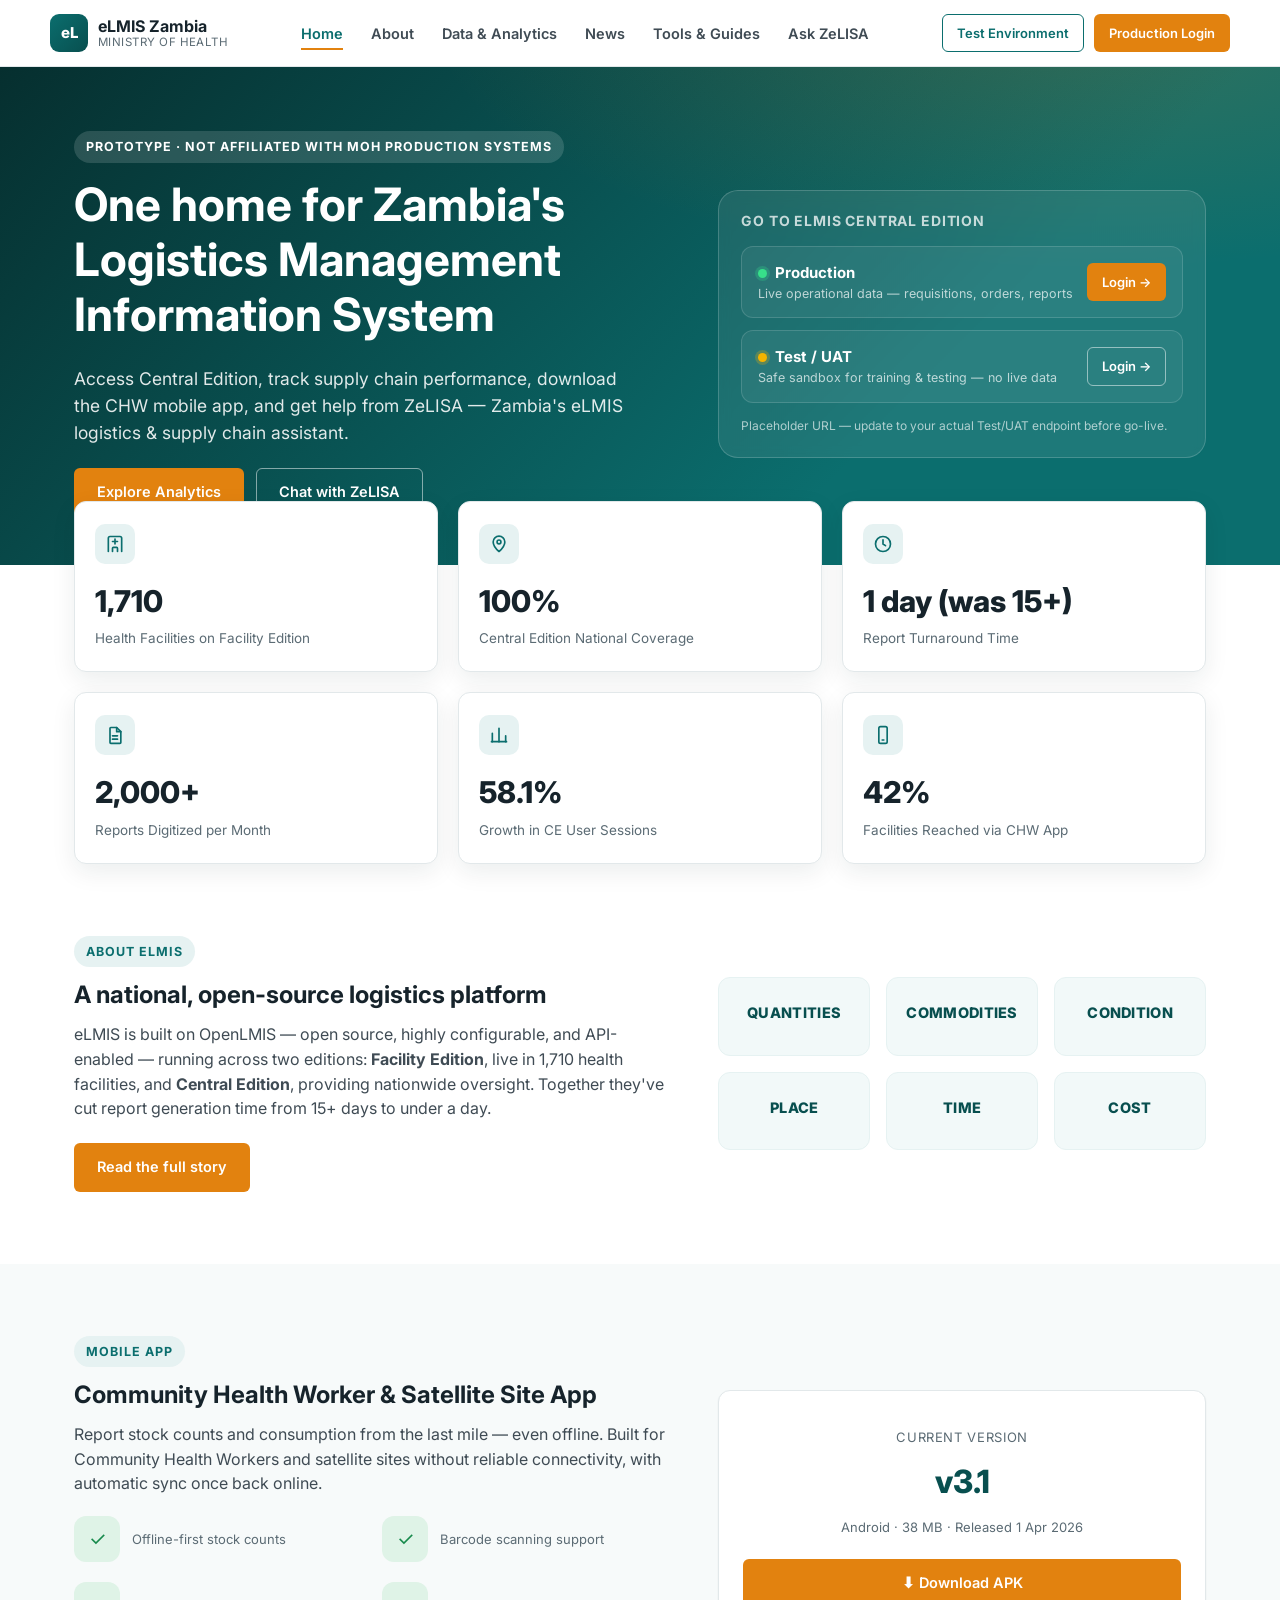
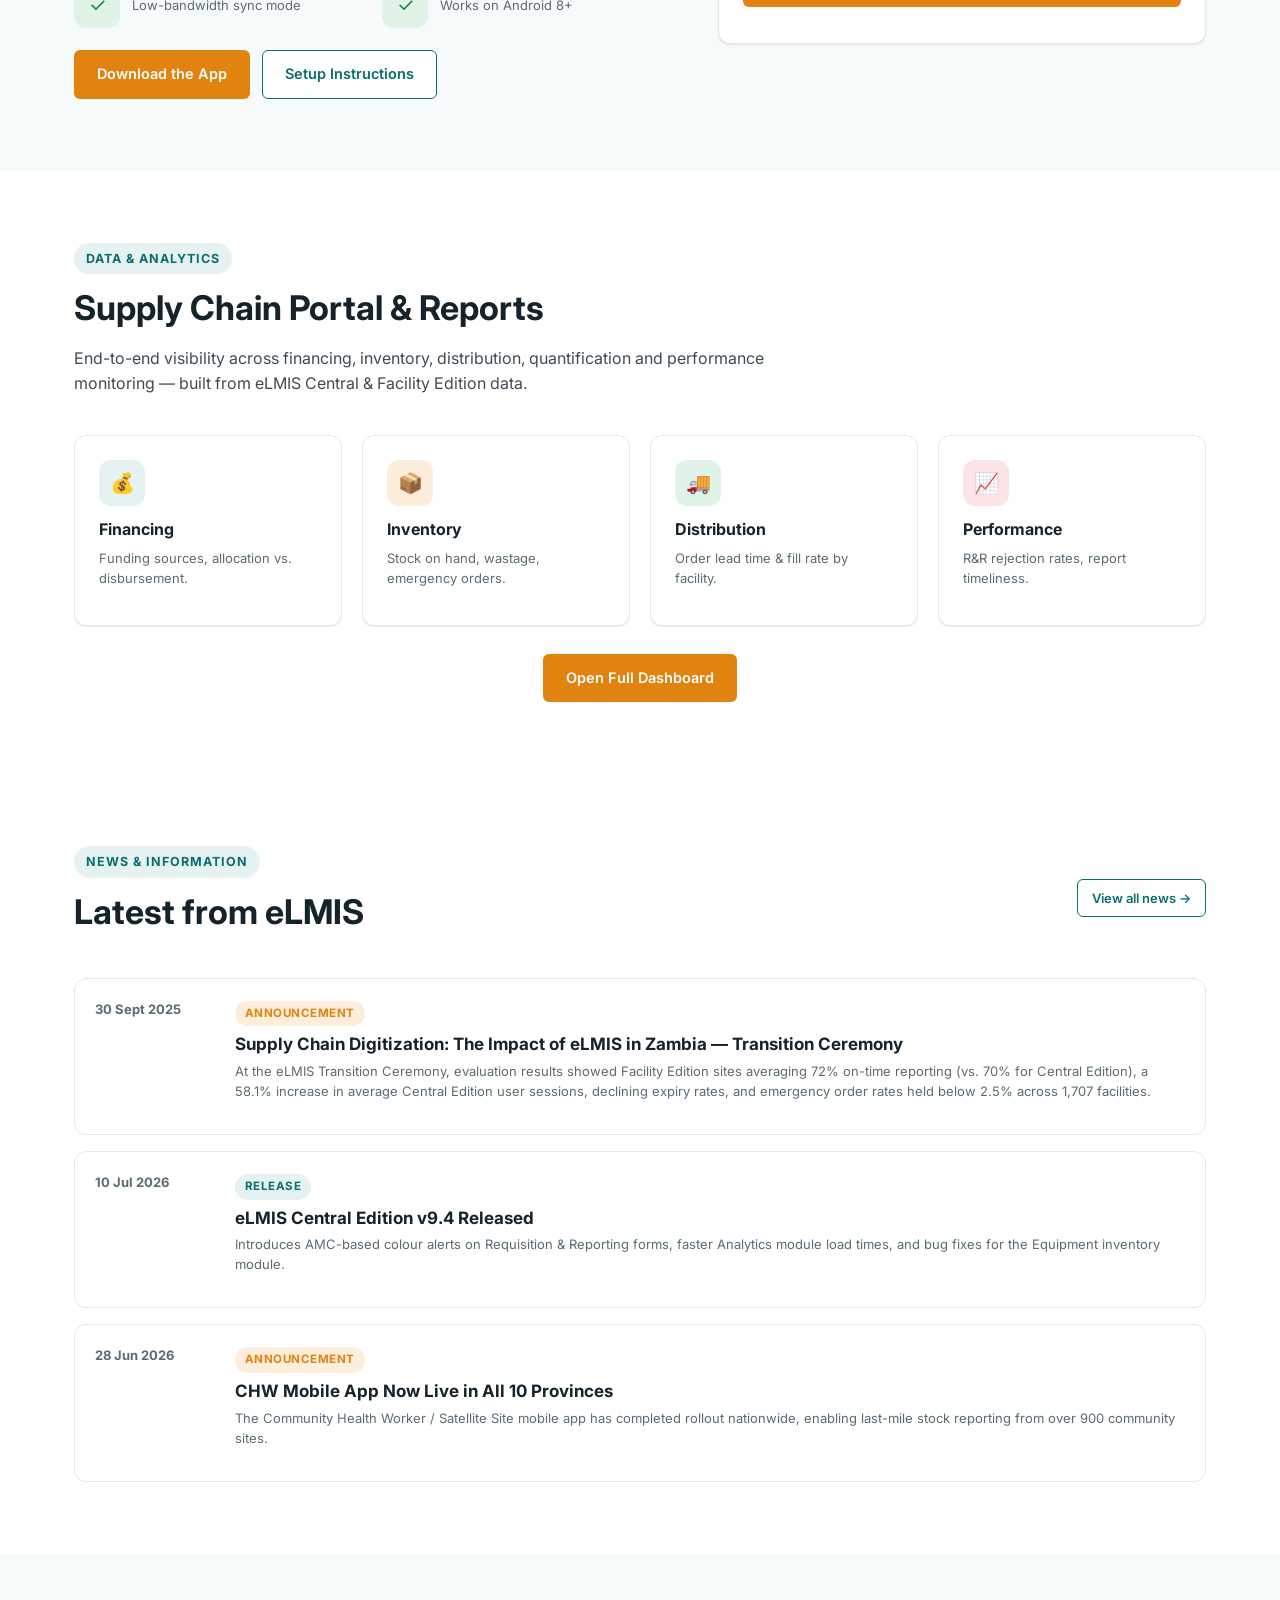
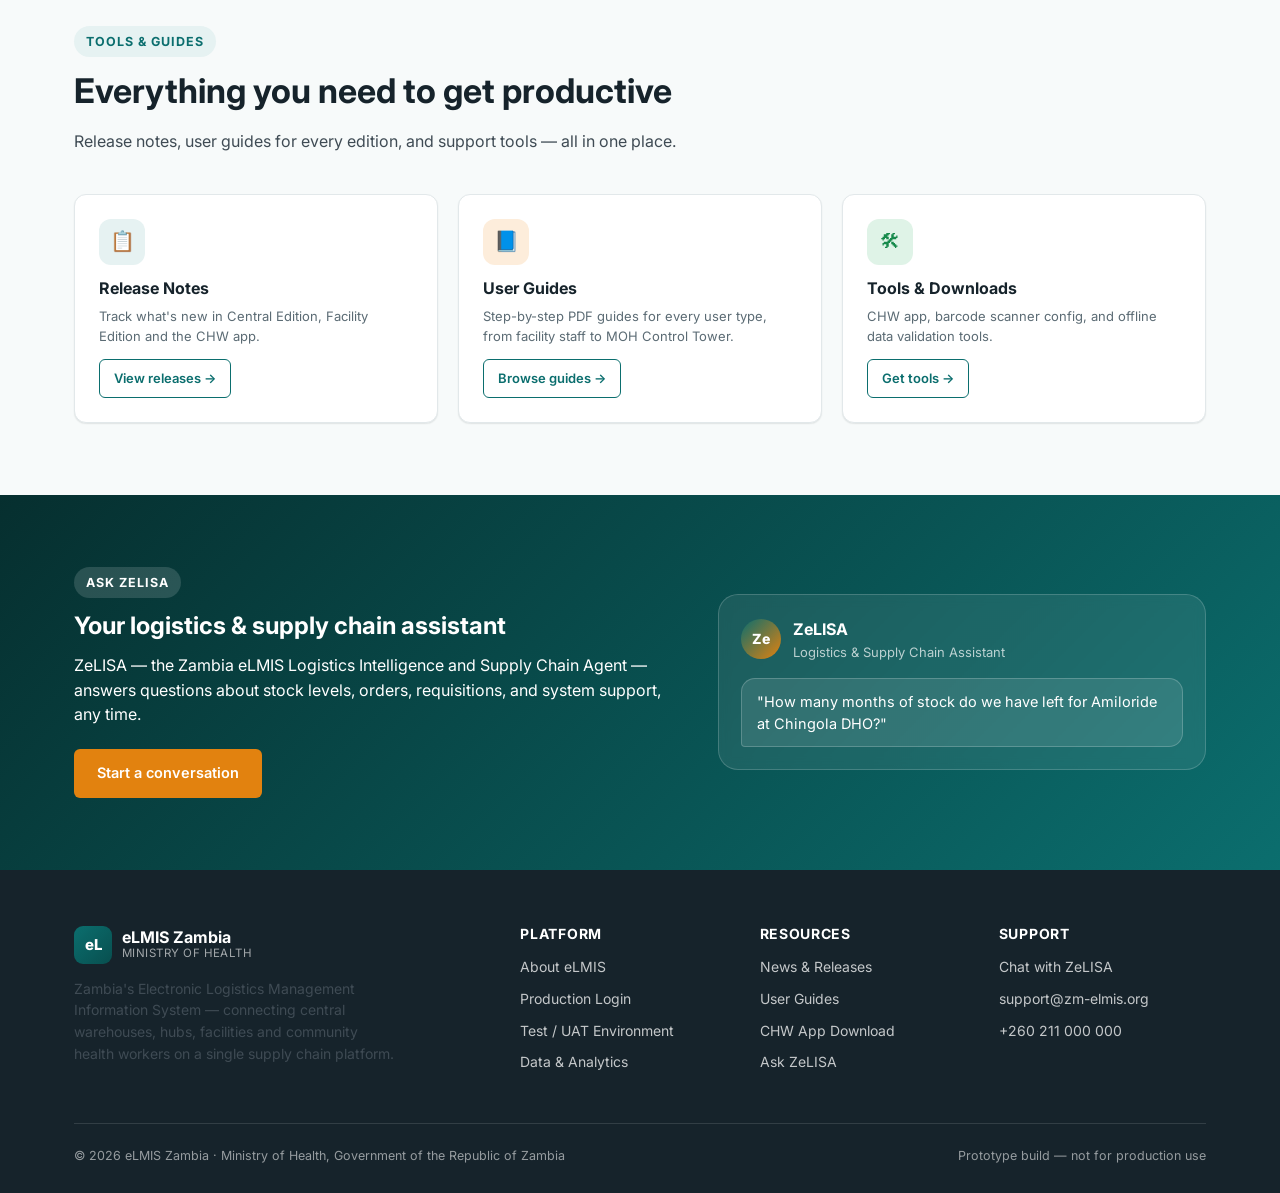
==== index.html @ 956656cf "Initial prototype: eLMIS Zambia portal" ====
<!DOCTYPE html>
<html lang="en">
<head>
<meta charset="UTF-8" />
<meta name="viewport" content="width=device-width, initial-scale=1.0" />
<title>eLMIS Zambia — Electronic Logistics Management Information System</title>
<meta name="description" content="Prototype portal for Zambia's eLMIS — access Central Edition, download the CHW mobile app, explore supply chain analytics, and chat with ZeLISA." />
<link rel="preconnect" href="https://fonts.googleapis.com">
<link href="https://fonts.googleapis.com/css2?family=Inter:wght@400;500;600;700;800&display=swap" rel="stylesheet">
<link rel="stylesheet" href="assets/css/style.css" />
</head>
<body>

<!-- ============ HEADER ============ -->
<header class="site-header">
  <div class="container nav-bar">
    <a href="index.html" class="brand">
      <span class="brand-mark">eL</span>
      <span class="brand-text"><strong>eLMIS Zambia</strong><span>Ministry of Health</span></span>
    </a>
    <nav>
      <ul class="nav-links">
        <li><a href="index.html">Home</a></li>
        <li><a href="about.html">About</a></li>
        <li><a href="analytics.html">Data &amp; Analytics</a></li>
        <li><a href="news.html">News</a></li>
        <li><a href="tools-guides.html">Tools &amp; Guides</a></li>
        <li><a href="zelisa.html">Ask ZeLISA</a></li>
      </ul>
    </nav>
    <div class="nav-cta">
      <a href="#environments" class="btn btn-secondary btn-sm">Test Environment</a>
      <a href="https://zm-elmis.org/public/pages/login.html" target="_blank" rel="noopener" class="btn btn-primary btn-sm">Production Login</a>
      <button class="nav-toggle" aria-label="Menu">☰</button>
    </div>
  </div>
</header>

<!-- ============ HERO ============ -->
<section class="hero">
  <div class="container">
    <div class="hero-grid">
      <div>
        <span class="eyebrow" style="background:rgba(255,255,255,.14); color:#fff;">Prototype · Not affiliated with MOH production systems</span>
        <h1>One home for Zambia's Logistics Management Information System</h1>
        <p class="lead">Access Central Edition, track supply chain performance, download the CHW mobile app, and get help from ZeLISA — Zambia's eLMIS logistics &amp; supply chain assistant.</p>
        <div class="hero-actions">
          <a href="analytics.html" class="btn btn-primary">Explore Analytics</a>
          <a href="zelisa.html" class="btn btn-outline-light">Chat with ZeLISA</a>
        </div>
      </div>

      <div class="hero-card" id="environments">
        <h3>Go to eLMIS Central Edition</h3>
        <div class="env-option">
          <div>
            <div class="env-name"><span class="env-dot prod"></span>Production</div>
            <div class="env-desc">Live operational data — requisitions, orders, reports</div>
          </div>
          <a href="https://zm-elmis.org/public/pages/login.html" target="_blank" rel="noopener" class="btn btn-primary btn-sm">Login →</a>
        </div>
        <div class="env-option">
          <div>
            <div class="env-name"><span class="env-dot test"></span>Test / UAT</div>
            <div class="env-desc">Safe sandbox for training &amp; testing — no live data</div>
          </div>
          <a href="https://test.zm-elmis.org/public/pages/login.html" target="_blank" rel="noopener" class="btn btn-secondary btn-sm" style="background:transparent; color:#fff; border-color:rgba(255,255,255,.5);">Login →</a>
        </div>
        <p class="small" style="color:rgba(255,255,255,.65); margin:14px 0 0; font-size:12px;">
          Placeholder URL — update to your actual Test/UAT endpoint before go-live.
        </p>
      </div>
    </div>
  </div>
</section>

<!-- ============ STATS ============ -->
<div class="container">
  <div class="stats-grid" id="stats-grid">
    <!-- populated by JS from data/stats.json -->
  </div>
</div>

<!-- ============ ABOUT TEASER ============ -->
<section class="section">
  <div class="container">
    <div class="hero-grid" style="align-items:center;">
      <div>
        <span class="eyebrow">About eLMIS</span>
        <h2>A national, open-source logistics platform</h2>
        <p>eLMIS is built on OpenLMIS — open source, highly configurable, and API-enabled — running across two editions: <strong>Facility Edition</strong>, live in 1,710 health facilities, and <strong>Central Edition</strong>, providing nationwide oversight. Together they've cut report generation time from 15+ days to under a day.</p>
        <div class="hero-actions">
          <a href="about.html" class="btn btn-primary">Read the full story</a>
        </div>
      </div>
      <div class="rights-grid" style="grid-template-columns:repeat(3,1fr);">
        <div class="right-box"><div class="right-title">QUANTITIES</div></div>
        <div class="right-box"><div class="right-title">COMMODITIES</div></div>
        <div class="right-box"><div class="right-title">CONDITION</div></div>
        <div class="right-box"><div class="right-title">PLACE</div></div>
        <div class="right-box"><div class="right-title">TIME</div></div>
        <div class="right-box"><div class="right-title">COST</div></div>
      </div>
    </div>
  </div>
</section>

<!-- ============ CHW APP ============ -->
<section class="section section--alt">
  <div class="container">
    <div class="hero-grid" style="align-items:center;">
      <div>
        <span class="eyebrow">Mobile App</span>
        <h2>Community Health Worker &amp; Satellite Site App</h2>
        <p>Report stock counts and consumption from the last mile — even offline. Built for Community Health Workers and satellite sites without reliable connectivity, with automatic sync once back online.</p>
        <div class="card-grid cols-2" style="margin:20px 0;">
          <div class="flex items-center gap-12"><div class="icon-badge green" style="margin:0;">✓</div><span class="small">Offline-first stock counts</span></div>
          <div class="flex items-center gap-12"><div class="icon-badge green" style="margin:0;">✓</div><span class="small">Barcode scanning support</span></div>
          <div class="flex items-center gap-12"><div class="icon-badge green" style="margin:0;">✓</div><span class="small">Low-bandwidth sync mode</span></div>
          <div class="flex items-center gap-12"><div class="icon-badge green" style="margin:0;">✓</div><span class="small">Works on Android 8+</span></div>
        </div>
        <div class="hero-actions">
          <a href="tools-guides.html#chw-app" class="btn btn-primary">Download the App</a>
          <a href="tools-guides.html#chw-app" class="btn btn-secondary">Setup Instructions</a>
        </div>
      </div>
      <div class="card" style="text-align:center; padding:36px 24px;">
        <div style="font-size:13px; color:var(--gray-600); text-transform:uppercase; letter-spacing:.05em; margin-bottom:10px;">Current Version</div>
        <div style="font-size:32px; font-weight:800; color:var(--teal-dark);">v3.1</div>
        <p class="small" style="margin:10px 0 22px;">Android · 38 MB · Released 1 Apr 2026</p>
        <a href="tools-guides.html#chw-app" class="btn btn-primary btn-block">⬇ Download APK</a>
      </div>
    </div>
  </div>
</section>

<!-- ============ ANALYTICS PREVIEW ============ -->
<section class="section">
  <div class="container">
    <div class="section-head">
      <span class="eyebrow">Data &amp; Analytics</span>
      <h2>Supply Chain Portal &amp; Reports</h2>
      <p>End-to-end visibility across financing, inventory, distribution, quantification and performance monitoring — built from eLMIS Central &amp; Facility Edition data.</p>
    </div>
    <div class="card-grid cols-4">
      <div class="card">
        <div class="icon-badge teal">💰</div>
        <h3 style="font-size:16px;">Financing</h3>
        <p class="small">Funding sources, allocation vs. disbursement.</p>
      </div>
      <div class="card">
        <div class="icon-badge orange">📦</div>
        <h3 style="font-size:16px;">Inventory</h3>
        <p class="small">Stock on hand, wastage, emergency orders.</p>
      </div>
      <div class="card">
        <div class="icon-badge green">🚚</div>
        <h3 style="font-size:16px;">Distribution</h3>
        <p class="small">Order lead time &amp; fill rate by facility.</p>
      </div>
      <div class="card">
        <div class="icon-badge red">📈</div>
        <h3 style="font-size:16px;">Performance</h3>
        <p class="small">R&amp;R rejection rates, report timeliness.</p>
      </div>
    </div>
    <div class="text-center" style="margin-top:28px;">
      <a href="analytics.html" class="btn btn-primary">Open Full Dashboard</a>
    </div>
  </div>
</section>

<!-- ============ NEWS PREVIEW ============ -->
<section class="section">
  <div class="container">
    <div class="flex justify-between items-center" style="flex-wrap:wrap; gap:16px;">
      <div class="section-head" style="margin-bottom:0;">
        <span class="eyebrow">News &amp; Information</span>
        <h2>Latest from eLMIS</h2>
      </div>
      <a href="news.html" class="btn btn-secondary btn-sm">View all news →</a>
    </div>
    <div class="news-list" id="news-preview" style="margin-top:28px;"></div>
  </div>
</section>

<!-- ============ TOOLS & GUIDES PREVIEW ============ -->
<section class="section section--alt">
  <div class="container">
    <div class="section-head">
      <span class="eyebrow">Tools &amp; Guides</span>
      <h2>Everything you need to get productive</h2>
      <p>Release notes, user guides for every edition, and support tools — all in one place.</p>
    </div>
    <div class="card-grid cols-3">
      <div class="card">
        <div class="icon-badge teal">📋</div>
        <h3 style="font-size:16px;">Release Notes</h3>
        <p class="small">Track what's new in Central Edition, Facility Edition and the CHW app.</p>
        <a href="tools-guides.html#release-notes" class="btn btn-secondary btn-sm">View releases →</a>
      </div>
      <div class="card">
        <div class="icon-badge orange">📘</div>
        <h3 style="font-size:16px;">User Guides</h3>
        <p class="small">Step-by-step PDF guides for every user type, from facility staff to MOH Control Tower.</p>
        <a href="tools-guides.html#user-guides" class="btn btn-secondary btn-sm">Browse guides →</a>
      </div>
      <div class="card">
        <div class="icon-badge green">🛠</div>
        <h3 style="font-size:16px;">Tools &amp; Downloads</h3>
        <p class="small">CHW app, barcode scanner config, and offline data validation tools.</p>
        <a href="tools-guides.html#tools" class="btn btn-secondary btn-sm">Get tools →</a>
      </div>
    </div>
  </div>
</section>

<!-- ============ ZELISA CTA ============ -->
<section class="section section--teal">
  <div class="container">
    <div class="hero-grid" style="align-items:center;">
      <div>
        <span class="eyebrow" style="background:rgba(255,255,255,.14); color:#fff;">Ask ZeLISA</span>
        <h2>Your logistics &amp; supply chain assistant</h2>
        <p>ZeLISA — the Zambia eLMIS Logistics Intelligence and Supply Chain Agent — answers questions about stock levels, orders, requisitions, and system support, any time.</p>
        <div class="hero-actions">
          <a href="zelisa.html" class="btn btn-primary">Start a conversation</a>
        </div>
      </div>
      <div class="hero-card">
        <div class="flex items-center gap-12" style="margin-bottom:16px;">
          <div class="zelisa-avatar">Ze</div>
          <div>
            <div style="font-weight:700;">ZeLISA</div>
            <div class="small" style="color:rgba(255,255,255,.7);">Logistics &amp; Supply Chain Assistant</div>
          </div>
        </div>
        <div class="msg bot" style="background:rgba(255,255,255,.1); border-color:rgba(255,255,255,.2); color:#fff; max-width:100%;">
          "How many months of stock do we have left for Amiloride at Chingola DHO?"
        </div>
      </div>
    </div>
  </div>
</section>

<!-- ============ FOOTER ============ -->
<footer class="site-footer" id="site-footer"></footer>

<script src="assets/js/icons.js"></script>
<script src="assets/js/main.js"></script>
<script src="assets/js/partials.js"></script>
<script>
  // Stats grid
  loadJSON("data/stats.json").then((stats) => {
    const grid = document.getElementById("stats-grid");
    grid.innerHTML = stats.map(s => `
      <div class="stat-card">
        <div class="stat-icon">${ICONS[s.icon] || ""}</div>
        <div class="stat-value" data-count-to="${s.value}" data-suffix="${s.suffix}">0</div>
        <div class="stat-label">${s.label}</div>
      </div>
    `).join("");
    // re-trigger observer for newly injected nodes
    const obs = new IntersectionObserver((entries) => {
      entries.forEach(e => {
        if (e.isIntersecting) {
          const el = e.target;
          const target = parseFloat(el.getAttribute("data-count-to")) || 0;
          const isDecimal = !Number.isInteger(target);
          const suffix = el.getAttribute("data-suffix") || "";
          const start = performance.now();
          const dur = 1200;
          const step = (now) => {
            const p = Math.min((now - start) / dur, 1);
            const eased = 1 - Math.pow(1 - p, 3);
            const value = eased * target;
            el.textContent = (isDecimal ? value.toFixed(1) : Math.round(value).toLocaleString()) + suffix;
            if (p < 1) requestAnimationFrame(step);
          };
          requestAnimationFrame(step);
          obs.unobserve(el);
        }
      });
    }, { threshold: 0.4 });
    grid.querySelectorAll("[data-count-to]").forEach(el => obs.observe(el));
  });

  // News preview (first 3)
  loadJSON("data/news.json").then((items) => {
    const list = items.slice(0, 3);
    document.getElementById("news-preview").innerHTML = list.map(n => `
      <div class="news-item">
        <div class="news-date">${new Date(n.date).toLocaleDateString("en-GB", { day: "2-digit", month: "short", year: "numeric" })}</div>
        <div>
          <span class="tag ${n.category === "Release" ? "" : n.category === "Maintenance" ? "red" : "orange"}">${n.category}</span>
          <h3 style="margin-top:8px;">${n.title}</h3>
          <p class="small">${n.excerpt}</p>
        </div>
      </div>
    `).join("");
  });
</script>
</body>
</html>
---- assets/css/style.css ----
/* ==========================================================================
   eLMIS Zambia Portal — Prototype Stylesheet
   ========================================================================== */

:root {
  --teal: #0b6e6e;
  --teal-dark: #084f4f;
  --teal-darker: #062f2f;
  --teal-light: #e6f2f2;
  --teal-tint: #f2f9f9;
  --green: #178a4c;
  --orange: #e2820f;
  --red: #d7263d;
  --amber: #f4b400;

  --ink: #16232b;
  --gray-900: #1f2937;
  --gray-700: #3f4b54;
  --gray-600: #5b6b74;
  --gray-400: #9aa8ae;
  --gray-200: #e2e8ea;
  --gray-100: #eef2f3;
  --gray-50: #f7fafa;
  --white: #ffffff;

  --radius-sm: 6px;
  --radius: 12px;
  --radius-lg: 20px;
  --shadow-sm: 0 1px 2px rgba(16, 34, 34, 0.06), 0 1px 1px rgba(16,34,34,0.04);
  --shadow: 0 8px 24px rgba(8, 40, 40, 0.08);
  --shadow-lg: 0 20px 48px rgba(8, 40, 40, 0.14);
  --maxw: 1180px;
}

* { box-sizing: border-box; }
html { scroll-behavior: smooth; }

body {
  margin: 0;
  font-family: "Inter", -apple-system, BlinkMacSystemFont, "Segoe UI", Roboto, sans-serif;
  color: var(--ink);
  background: var(--white);
  line-height: 1.55;
  -webkit-font-smoothing: antialiased;
}

img { max-width: 100%; display: block; }
a { color: inherit; }
h1, h2, h3, h4 { line-height: 1.2; margin: 0 0 .5em; font-weight: 700; }
p { margin: 0 0 1em; color: var(--gray-700); }

.container {
  max-width: var(--maxw);
  margin: 0 auto;
  padding: 0 24px;
}

.section { padding: 72px 0; }
.section--tight { padding: 40px 0; }
.section--alt { background: var(--gray-50); }
.section--teal { background: linear-gradient(135deg, var(--teal-darker), var(--teal)); color: var(--white); }
.section--teal p, .section--teal h1, .section--teal h2, .section--teal h3 { color: var(--white); }

.eyebrow {
  display: inline-flex;
  align-items: center;
  gap: 8px;
  font-size: 12.5px;
  font-weight: 700;
  letter-spacing: .08em;
  text-transform: uppercase;
  color: var(--teal);
  background: var(--teal-light);
  padding: 6px 12px;
  border-radius: 999px;
  margin-bottom: 14px;
}

.section-head { max-width: 720px; margin: 0 0 40px; }
.section-head h2 { font-size: clamp(26px, 3vw, 34px); }
.section-head p { font-size: 16px; }

/* ---------------- Buttons ---------------- */
.btn {
  display: inline-flex;
  align-items: center;
  justify-content: center;
  gap: 8px;
  padding: 12px 22px;
  border-radius: var(--radius-sm);
  font-weight: 600;
  font-size: 14.5px;
  text-decoration: none;
  border: 1px solid transparent;
  cursor: pointer;
  transition: transform .12s ease, box-shadow .12s ease, background .15s ease;
  white-space: nowrap;
}
.btn:hover { transform: translateY(-1px); }
.btn-primary { background: var(--orange); color: var(--white); }
.btn-primary:hover { background: #c96f0a; }
.btn-secondary { background: var(--white); color: var(--teal); border-color: var(--teal); }
.btn-secondary:hover { background: var(--teal-light); }
.btn-outline-light { background: transparent; color: var(--white); border-color: rgba(255,255,255,.5); }
.btn-outline-light:hover { background: rgba(255,255,255,.12); }
.btn-dark { background: var(--ink); color: var(--white); }
.btn-block { width: 100%; }
.btn-sm { padding: 8px 14px; font-size: 13px; }

/* ---------------- Header / Nav ---------------- */
.site-header {
  position: sticky;
  top: 0;
  z-index: 100;
  background: var(--white);
  border-bottom: 1px solid var(--gray-200);
}
.nav-bar {
  display: flex;
  align-items: center;
  justify-content: space-between;
  gap: 24px;
  padding: 14px 0;
}
.brand { display: flex; align-items: center; gap: 10px; text-decoration: none; }
.brand-mark {
  width: 38px; height: 38px; border-radius: 9px;
  background: linear-gradient(135deg, var(--teal), var(--teal-dark));
  display: flex; align-items: center; justify-content: center;
  color: var(--white); font-weight: 800; font-size: 15px;
  flex-shrink: 0;
}
.brand-text { line-height: 1.1; }
.brand-text strong { display: block; font-size: 16px; color: var(--ink); }
.brand-text span { display: block; font-size: 11.5px; color: var(--gray-600); letter-spacing: .04em; text-transform: uppercase; }

.nav-links { display: flex; align-items: center; gap: 28px; list-style: none; margin: 0; padding: 0; }
.nav-links a {
  text-decoration: none; font-size: 14.5px; font-weight: 600; color: var(--gray-700);
  padding: 6px 0; border-bottom: 2px solid transparent;
}
.nav-links a:hover, .nav-links a.active { color: var(--teal); border-bottom-color: var(--orange); }
.nav-cta { display: flex; align-items: center; gap: 10px; }

.nav-toggle { display: none; }

@media (max-width: 900px) {
  .nav-links { display: none; }
  .nav-cta .btn-secondary { display: none; }
  .nav-toggle {
    display: inline-flex; border: 1px solid var(--gray-200); background: var(--white);
    border-radius: var(--radius-sm); padding: 8px 10px; cursor: pointer;
  }
}

/* ---------------- Hero ---------------- */
.hero {
  padding: 64px 0 48px;
  background:
    radial-gradient(1100px 420px at 85% -10%, rgba(226,130,15,.18), transparent 60%),
    linear-gradient(135deg, var(--teal-darker), var(--teal) 70%);
  color: var(--white);
  position: relative;
  overflow: hidden;
}
.hero-grid { display: grid; grid-template-columns: 1.1fr .9fr; gap: 48px; align-items: center; }
@media (max-width: 900px) { .hero-grid { grid-template-columns: 1fr; } }
.hero h1 { font-size: clamp(30px, 4.4vw, 46px); }
.hero p.lead { font-size: 17.5px; color: rgba(255,255,255,.88); max-width: 560px; }
.hero-actions { display: flex; flex-wrap: wrap; gap: 12px; margin-top: 22px; }

.hero-card {
  background: rgba(255,255,255,.08);
  border: 1px solid rgba(255,255,255,.18);
  border-radius: var(--radius-lg);
  padding: 22px;
  backdrop-filter: blur(6px);
}
.hero-card h3 { font-size: 14px; text-transform: uppercase; letter-spacing: .06em; color: rgba(255,255,255,.75); margin-bottom: 16px; }
.env-option {
  display: flex; align-items: center; justify-content: space-between; gap: 12px;
  background: rgba(255,255,255,.06); border: 1px solid rgba(255,255,255,.14);
  border-radius: var(--radius); padding: 14px 16px; margin-bottom: 12px;
}
.env-option:last-child { margin-bottom: 0; }
.env-option .env-name { font-weight: 700; font-size: 15px; }
.env-option .env-desc { font-size: 12.5px; color: rgba(255,255,255,.7); }
.env-dot { width: 9px; height: 9px; border-radius: 50%; display: inline-block; margin-right: 8px; }
.env-dot.prod { background: #37e08a; box-shadow: 0 0 0 3px rgba(55,224,138,.25); }
.env-dot.test { background: var(--amber); box-shadow: 0 0 0 3px rgba(244,180,0,.25); }

/* ---------------- Stats ---------------- */
.stats-grid {
  display: grid;
  grid-template-columns: repeat(3, 1fr);
  gap: 20px;
  margin-top: -64px;
  position: relative;
  z-index: 2;
}
@media (max-width: 900px) { .stats-grid { grid-template-columns: repeat(2, 1fr); margin-top: 24px; } }
@media (max-width: 560px) { .stats-grid { grid-template-columns: 1fr; } }

.stat-card {
  background: var(--white);
  border: 1px solid var(--gray-200);
  border-radius: var(--radius);
  padding: 22px 20px;
  box-shadow: var(--shadow);
}
.stat-icon {
  width: 40px; height: 40px; border-radius: 10px;
  background: var(--teal-light); color: var(--teal);
  display: flex; align-items: center; justify-content: center;
  margin-bottom: 14px; font-size: 18px;
}
.stat-value { font-size: 30px; font-weight: 800; color: var(--ink); }
.stat-label { font-size: 13.5px; color: var(--gray-600); margin-top: 4px; }

/* ---------------- Cards / Grids ---------------- */
.card {
  background: var(--white);
  border: 1px solid var(--gray-200);
  border-radius: var(--radius);
  padding: 24px;
  box-shadow: var(--shadow-sm);
}
.card-grid { display: grid; gap: 20px; }
.card-grid.cols-2 { grid-template-columns: repeat(2, 1fr); }
.card-grid.cols-3 { grid-template-columns: repeat(3, 1fr); }
.card-grid.cols-4 { grid-template-columns: repeat(4, 1fr); }
@media (max-width: 900px) { .card-grid.cols-3, .card-grid.cols-4 { grid-template-columns: repeat(2, 1fr); } }
@media (max-width: 600px) { .card-grid.cols-2, .card-grid.cols-3, .card-grid.cols-4 { grid-template-columns: 1fr; } }

.icon-badge {
  width: 46px; height: 46px; border-radius: 12px;
  display: flex; align-items: center; justify-content: center;
  font-size: 20px; margin-bottom: 14px;
}
.icon-badge.teal { background: var(--teal-light); color: var(--teal); }
.icon-badge.orange { background: #fdeddb; color: var(--orange); }
.icon-badge.green { background: #dff3e7; color: var(--green); }
.icon-badge.red { background: #fbe3e6; color: var(--red); }

.tag {
  display: inline-block; font-size: 11.5px; font-weight: 700; text-transform: uppercase;
  letter-spacing: .04em; padding: 4px 10px; border-radius: 999px; background: var(--teal-light); color: var(--teal);
}
.tag.orange { background: #fdeddb; color: var(--orange); }
.tag.red { background: #fbe3e6; color: var(--red); }
.tag.gray { background: var(--gray-100); color: var(--gray-700); }

/* ---------------- Footer ---------------- */
.site-footer { background: var(--ink); color: rgba(255,255,255,.8); padding: 56px 0 28px; }
.footer-grid { display: grid; grid-template-columns: 2fr 1fr 1fr 1fr; gap: 32px; }
@media (max-width: 800px) { .footer-grid { grid-template-columns: 1fr 1fr; } }
.site-footer h4 { color: var(--white); font-size: 14px; text-transform: uppercase; letter-spacing: .05em; margin-bottom: 14px; }
.site-footer ul { list-style: none; padding: 0; margin: 0; }
.site-footer li { margin-bottom: 10px; font-size: 14px; }
.site-footer a { text-decoration: none; color: rgba(255,255,255,.75); }
.site-footer a:hover { color: var(--white); }
.footer-bottom {
  margin-top: 40px; padding-top: 22px; border-top: 1px solid rgba(255,255,255,.12);
  display: flex; justify-content: space-between; flex-wrap: wrap; gap: 12px; font-size: 12.5px; color: rgba(255,255,255,.55);
}

/* ---------------- Page header (sub-pages) ---------------- */
.page-hero {
  padding: 46px 0 40px;
  background: linear-gradient(135deg, var(--teal-darker), var(--teal));
  color: var(--white);
}
.page-hero h1 { font-size: clamp(26px, 3.6vw, 36px); margin-bottom: 8px; }
.breadcrumb { font-size: 13px; color: rgba(255,255,255,.7); margin-bottom: 14px; }
.breadcrumb a { text-decoration: none; color: rgba(255,255,255,.85); }

/* ---------------- Tabs (Analytics dashboard) ---------------- */
.dash-shell {
  display: grid;
  grid-template-columns: 220px 1fr;
  gap: 0;
  border: 1px solid var(--gray-200);
  border-radius: var(--radius-lg);
  overflow: hidden;
  box-shadow: var(--shadow);
}
@media (max-width: 860px) { .dash-shell { grid-template-columns: 1fr; } }

.dash-sidebar { background: var(--gray-50); border-right: 1px solid var(--gray-200); padding: 18px 0; }
.dash-sidebar .dash-brand {
  display: flex; align-items: center; gap: 10px; padding: 0 18px 16px; margin-bottom: 10px;
  border-bottom: 1px solid var(--gray-200); font-weight: 700; font-size: 13.5px; color: var(--teal-dark);
}
.dash-tab {
  display: flex; align-items: center; gap: 10px;
  width: 100%; text-align: left; background: none; border: none; cursor: pointer;
  padding: 11px 18px; font-size: 14px; font-weight: 600; color: var(--gray-700);
  border-left: 3px solid transparent;
}
.dash-tab:hover { background: var(--teal-light); color: var(--teal-dark); }
.dash-tab.active { background: var(--teal-light); color: var(--teal-dark); border-left-color: var(--orange); }

.dash-main { padding: 24px; background: var(--white); }
.dash-toolbar {
  display: flex; flex-wrap: wrap; gap: 10px; align-items: center; justify-content: space-between;
  margin-bottom: 18px; padding-bottom: 16px; border-bottom: 1px solid var(--gray-100);
}
.dash-toolbar h3 { margin: 0; font-size: 13.5px; color: var(--teal); text-transform: uppercase; letter-spacing: .04em; }
.dash-filters { display: flex; flex-wrap: wrap; gap: 8px; }
.fake-select {
  font-size: 13px; padding: 8px 12px; border: 1px solid var(--gray-200); border-radius: var(--radius-sm);
  background: var(--white) url("data:image/svg+xml;utf8,<svg xmlns='http://www.w3.org/2000/svg' width='10' height='6'><path d='M0 0l5 6 5-6z' fill='%235b6b74'/></svg>") no-repeat right 10px center;
  padding-right: 26px; color: var(--gray-700);
}

.kpi-row { display: grid; grid-template-columns: repeat(4, 1fr); gap: 14px; margin-bottom: 20px; }
@media (max-width: 760px) { .kpi-row { grid-template-columns: repeat(2, 1fr); } }
.kpi-box { border: 1px solid var(--gray-200); border-radius: var(--radius); padding: 16px 18px; }
.kpi-box .kpi-value { font-size: 22px; font-weight: 800; color: var(--teal-dark); }
.kpi-box .kpi-label { font-size: 12px; color: var(--gray-600); text-transform: uppercase; letter-spacing: .03em; margin-top: 4px; }
.kpi-box.warn .kpi-value { color: var(--orange); }
.kpi-box.danger .kpi-value { color: var(--red); }
.kpi-box.good .kpi-value { color: var(--green); }

.chart-row { display: grid; grid-template-columns: repeat(3, 1fr); gap: 16px; margin-bottom: 20px; }
.chart-row.cols-2 { grid-template-columns: repeat(2, 1fr); }
@media (max-width: 900px) { .chart-row, .chart-row.cols-2 { grid-template-columns: 1fr; } }
.chart-card { border: 1px solid var(--gray-200); border-radius: var(--radius); padding: 16px; }
.chart-card h4 { font-size: 12.5px; text-transform: uppercase; letter-spacing: .03em; color: var(--gray-600); margin-bottom: 12px; }
.chart-card canvas { max-height: 240px; }

.wastage-row { display: grid; grid-template-columns: repeat(3, 1fr); gap: 14px; margin-bottom: 20px; }
@media (max-width: 700px) { .wastage-row { grid-template-columns: 1fr; } }
.wastage-box { border: 1px solid var(--gray-200); border-radius: var(--radius); padding: 14px 16px; }
.wastage-box .w-label { font-size: 12.5px; color: var(--gray-600); text-transform: uppercase; }
.wastage-box .w-value { font-size: 20px; font-weight: 800; float: right; }
.wastage-box.expired .w-value { color: var(--red); }
.wastage-box.damaged .w-value { color: var(--orange); }
.wastage-box.lost .w-value { color: var(--gray-700); }
.bar-track { background: var(--gray-100); border-radius: 999px; height: 6px; margin-top: 10px; overflow: hidden; clear: both; }
.bar-fill { height: 100%; border-radius: 999px; }
.bar-fill.expired { background: var(--red); }
.bar-fill.damaged { background: var(--orange); }
.bar-fill.lost { background: var(--gray-400); }

table.data-table { width: 100%; border-collapse: collapse; font-size: 13.5px; }
table.data-table th {
  text-align: left; font-size: 11.5px; text-transform: uppercase; letter-spacing: .03em;
  color: var(--white); background: var(--teal); padding: 10px 12px;
}
table.data-table td { padding: 10px 12px; border-bottom: 1px solid var(--gray-100); color: var(--gray-700); }
table.data-table tr:last-child td { border-bottom: none; }
.status-pill { font-size: 12px; font-weight: 700; padding: 3px 9px; border-radius: 999px; }
.status-pill.ontime { background: #dff3e7; color: var(--green); }
.status-pill.late { background: #fdeddb; color: var(--orange); }
.status-pill.pending { background: var(--gray-100); color: var(--gray-600); }
.status-pill.notdelivered { background: #fbe3e6; color: var(--red); }

.soh-cell { font-weight: 700; padding: 3px 10px; border-radius: 6px; display: inline-block; }
.soh-cell.red { background: var(--red); color: #fff; }
.soh-cell.green { background: #2fa96b; color: #fff; }
.soh-cell.none { color: var(--gray-400); }

/* ---------------- News ---------------- */
.filter-bar { display: flex; flex-wrap: wrap; gap: 8px; margin-bottom: 28px; }
.filter-chip {
  border: 1px solid var(--gray-200); background: var(--white); padding: 8px 16px;
  border-radius: 999px; font-size: 13.5px; font-weight: 600; color: var(--gray-700); cursor: pointer;
}
.filter-chip.active, .filter-chip:hover { background: var(--teal); border-color: var(--teal); color: var(--white); }

.news-list { display: grid; gap: 16px; }
.news-item {
  display: grid; grid-template-columns: 120px 1fr; gap: 20px;
  border: 1px solid var(--gray-200); border-radius: var(--radius); padding: 20px;
  background: var(--white);
}
@media (max-width: 640px) { .news-item { grid-template-columns: 1fr; } }
.news-date { font-size: 13px; color: var(--gray-600); font-weight: 700; }
.news-item h3 { font-size: 17px; margin-bottom: 6px; }

/* ---------------- Guides / Tools ---------------- */
.guide-row {
  display: flex; align-items: center; justify-content: space-between; gap: 16px;
  padding: 16px 4px; border-bottom: 1px solid var(--gray-100);
}
.guide-row:last-child { border-bottom: none; }
.guide-meta { font-size: 12.5px; color: var(--gray-600); margin-top: 3px; }

.steps { counter-reset: step; list-style: none; padding: 0; margin: 0; }
.steps li {
  counter-increment: step; position: relative; padding: 0 0 22px 42px; border-left: 2px solid var(--gray-200); margin-left: 16px;
}
.steps li:last-child { border-left-color: transparent; padding-bottom: 0; }
.steps li::before {
  content: counter(step); position: absolute; left: -17px; top: 0;
  width: 32px; height: 32px; border-radius: 50%; background: var(--teal); color: #fff;
  display: flex; align-items: center; justify-content: center; font-weight: 700; font-size: 13.5px;
}

/* ---------------- ZeLISA Chat ---------------- */
.zelisa-shell {
  display: grid; grid-template-columns: 280px 1fr; gap: 0;
  border: 1px solid var(--gray-200); border-radius: var(--radius-lg); overflow: hidden; box-shadow: var(--shadow);
  height: 640px;
}
@media (max-width: 860px) { .zelisa-shell { grid-template-columns: 1fr; height: auto; } }
.zelisa-side { background: var(--gray-50); border-right: 1px solid var(--gray-200); padding: 22px; overflow-y: auto; }
.zelisa-side h4 { font-size: 12.5px; text-transform: uppercase; color: var(--gray-600); letter-spacing: .04em; margin-bottom: 12px; }
.suggestion-chip {
  display: block; width: 100%; text-align: left; background: var(--white); border: 1px solid var(--gray-200);
  border-radius: var(--radius-sm); padding: 10px 12px; font-size: 13px; margin-bottom: 8px; cursor: pointer; color: var(--gray-700);
}
.suggestion-chip:hover { border-color: var(--teal); color: var(--teal-dark); }

.zelisa-main { display: flex; flex-direction: column; height: 100%; }
.zelisa-header { display: flex; align-items: center; gap: 12px; padding: 16px 20px; border-bottom: 1px solid var(--gray-200); }
.zelisa-avatar {
  width: 40px; height: 40px; border-radius: 50%; background: linear-gradient(135deg, var(--teal), var(--orange));
  display: flex; align-items: center; justify-content: center; color: #fff; font-weight: 800; font-size: 14px; flex-shrink: 0;
}
.zelisa-status { font-size: 12px; color: var(--green); font-weight: 600; display: flex; align-items: center; gap: 6px; }
.zelisa-status::before { content: ""; width: 7px; height: 7px; border-radius: 50%; background: var(--green); display: inline-block; }

.zelisa-messages { flex: 1; overflow-y: auto; padding: 20px; display: flex; flex-direction: column; gap: 14px; background: var(--gray-50); }
.msg { max-width: 74%; padding: 12px 15px; border-radius: 14px; font-size: 14.5px; line-height: 1.5; }
.msg.bot { background: var(--white); border: 1px solid var(--gray-200); align-self: flex-start; border-bottom-left-radius: 4px; }
.msg.user { background: var(--teal); color: #fff; align-self: flex-end; border-bottom-right-radius: 4px; }
.msg ul { margin: 8px 0 0 18px; padding: 0; }
.msg-meta { font-size: 11px; color: var(--gray-400); margin-top: 4px; }

.zelisa-input { display: flex; gap: 10px; padding: 16px 20px; border-top: 1px solid var(--gray-200); background: var(--white); }
.zelisa-input input {
  flex: 1; border: 1px solid var(--gray-200); border-radius: 999px; padding: 12px 18px; font-size: 14.5px; font-family: inherit;
}
.zelisa-input input:focus { outline: none; border-color: var(--teal); }
.zelisa-input button {
  border: none; background: var(--teal); color: #fff; width: 44px; height: 44px; border-radius: 50%; cursor: pointer;
  display: flex; align-items: center; justify-content: center; font-size: 16px; flex-shrink: 0;
}
.zelisa-input button:hover { background: var(--teal-dark); }
.typing-dots span {
  display: inline-block; width: 6px; height: 6px; border-radius: 50%; background: var(--gray-400); margin-right: 3px;
  animation: blink 1.2s infinite;
}
.typing-dots span:nth-child(2) { animation-delay: .2s; }
.typing-dots span:nth-child(3) { animation-delay: .4s; }
@keyframes blink { 0%, 80%, 100% { opacity: .3; } 40% { opacity: 1; } }

.disclaimer-banner {
  background: #fff8e6; border: 1px solid #f4e0a3; color: #7a5c00; font-size: 12.5px;
  padding: 10px 16px; border-radius: var(--radius-sm); margin-bottom: 16px;
}

/* ---------------- About page: timeline & flow ---------------- */
.timeline-grid { display: grid; grid-template-columns: repeat(5, 1fr); gap: 14px; }
@media (max-width: 900px) { .timeline-grid { grid-template-columns: repeat(2, 1fr); } }
@media (max-width: 560px) { .timeline-grid { grid-template-columns: 1fr; } }
.timeline-item { border: 1px solid var(--gray-200); border-left: 3px solid var(--teal); border-radius: var(--radius); padding: 16px; background: var(--white); }
.timeline-item .year { font-size: 20px; font-weight: 800; color: var(--teal-dark); }
.timeline-item p { font-size: 13px; margin: 6px 0 0; }

.flow-steps { display: flex; flex-wrap: wrap; align-items: stretch; gap: 8px; }
.flow-step {
  flex: 1 1 150px; border: 1px solid var(--gray-200); border-radius: var(--radius); padding: 14px 16px;
  background: var(--white); position: relative;
}
.flow-step .flow-num {
  width: 26px; height: 26px; border-radius: 50%; background: var(--teal); color: #fff; font-weight: 700; font-size: 12.5px;
  display: flex; align-items: center; justify-content: center; margin-bottom: 8px;
}
.flow-step h4 { font-size: 13.5px; margin: 0 0 4px; }
.flow-step p { font-size: 12px; margin: 0; }
.flow-arrow { display: flex; align-items: center; justify-content: center; color: var(--gray-400); font-size: 18px; flex: 0 0 auto; }
@media (max-width: 760px) { .flow-arrow { display: none; } }

.edition-card { border: 1px solid var(--gray-200); border-radius: var(--radius-lg); padding: 26px; background: var(--white); }
.edition-card.central { border-top: 4px solid var(--teal); }
.edition-card.facility { border-top: 4px solid var(--orange); }
.edition-card h3 { font-size: 19px; }
.edition-card .edition-badge { font-size: 12px; font-weight: 700; text-transform: uppercase; letter-spacing: .04em; color: var(--gray-600); margin-bottom: 6px; }
.edition-card ul { margin: 14px 0 0 18px; padding: 0; font-size: 14px; color: var(--gray-700); }
.edition-card li { margin-bottom: 8px; }

.rights-grid { display: grid; grid-template-columns: repeat(3, 1fr); gap: 16px; }
@media (max-width: 760px) { .rights-grid { grid-template-columns: repeat(2, 1fr); } }
@media (max-width: 500px) { .rights-grid { grid-template-columns: 1fr; } }
.right-box {
  text-align: center; padding: 24px 16px; border-radius: var(--radius); background: var(--teal-tint); border: 1px solid var(--teal-light);
}
.right-box .right-title { font-weight: 800; color: var(--teal-dark); font-size: 14.5px; letter-spacing: .02em; margin-bottom: 6px; }
.right-box p { font-size: 12.5px; margin: 0; }

.impact-stat { text-align: center; padding: 20px; }
.impact-stat .big { font-size: 34px; font-weight: 800; color: var(--teal-dark); }
.impact-stat .lbl { font-size: 13px; color: var(--gray-600); margin-top: 6px; }

/* ---------------- Utilities ---------------- */
.flex { display: flex; }
.items-center { align-items: center; }
.justify-between { justify-content: space-between; }
.gap-8 { gap: 8px; }
.gap-12 { gap: 12px; }
.gap-16 { gap: 16px; }
.mt-0 { margin-top: 0; }
.mt-24 { margin-top: 24px; }
.mb-0 { margin-bottom: 0; }
.text-center { text-align: center; }
.small { font-size: 13px; color: var(--gray-600); }
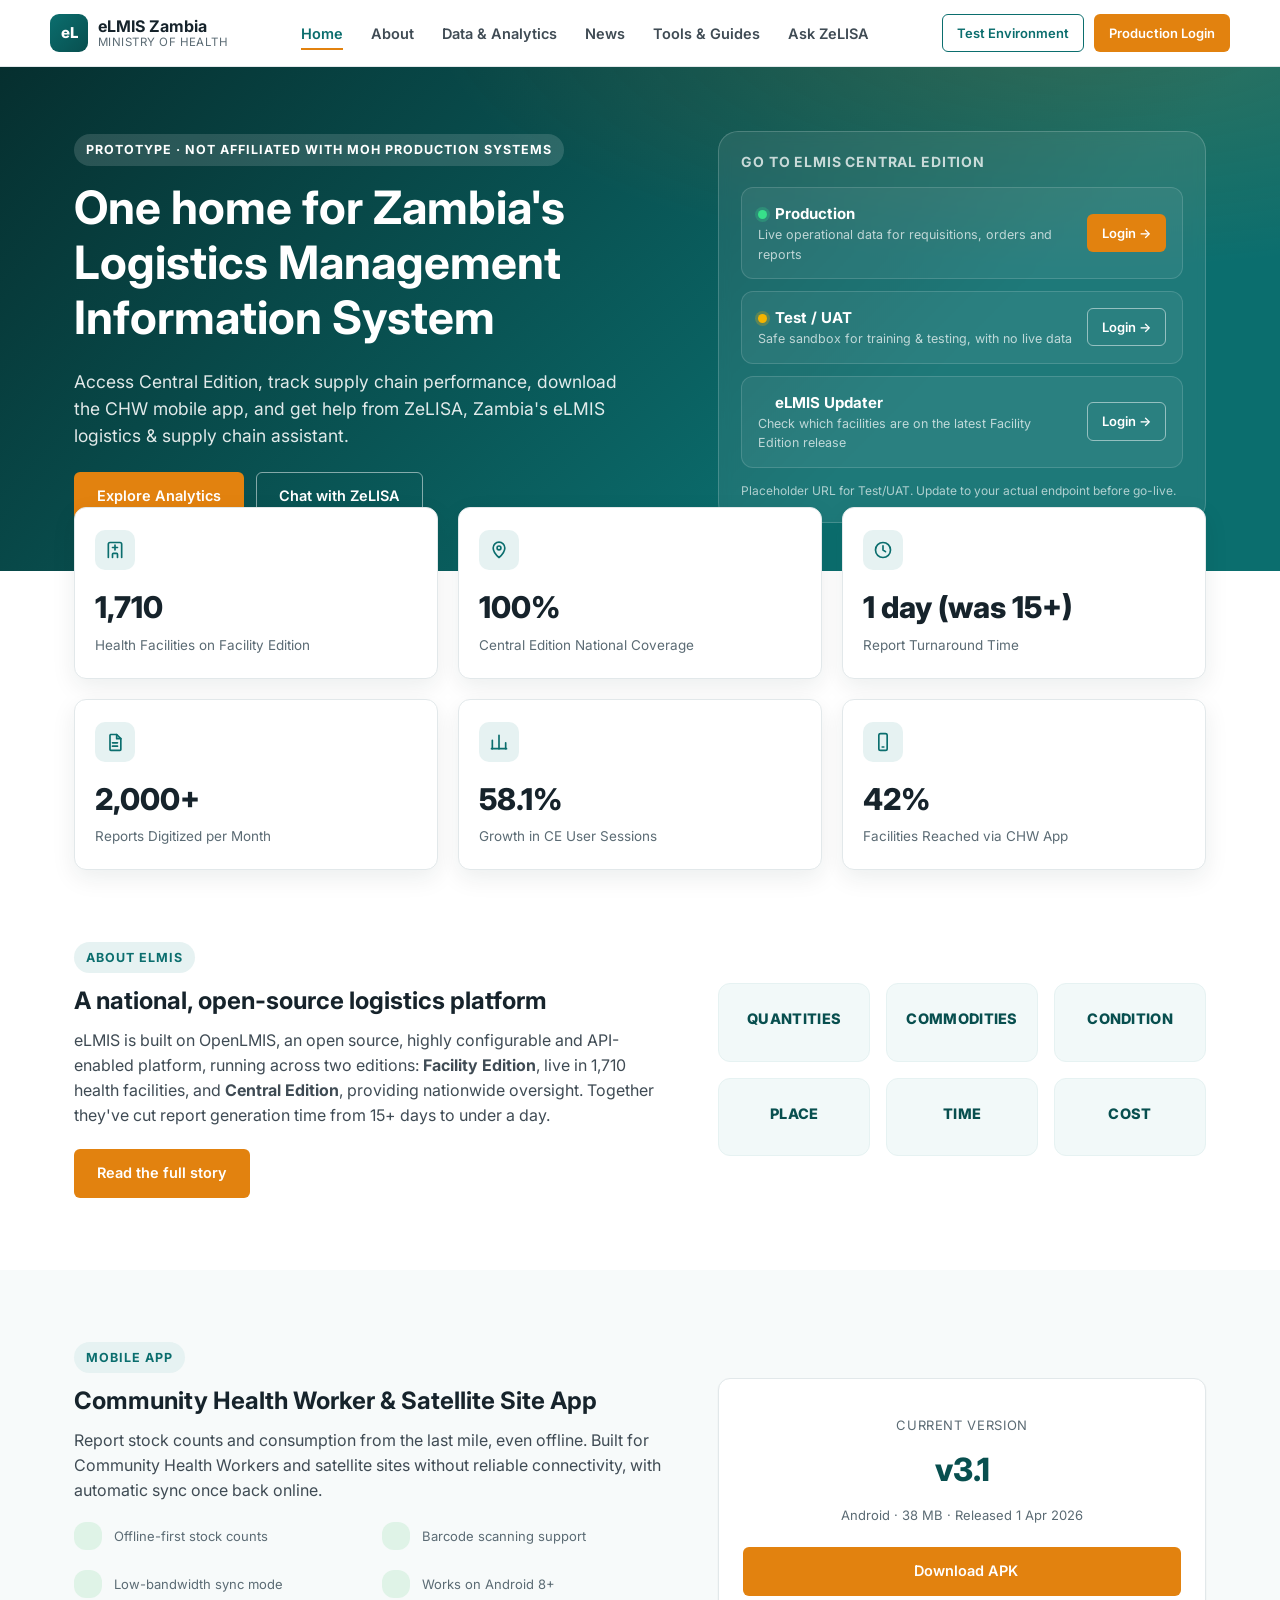
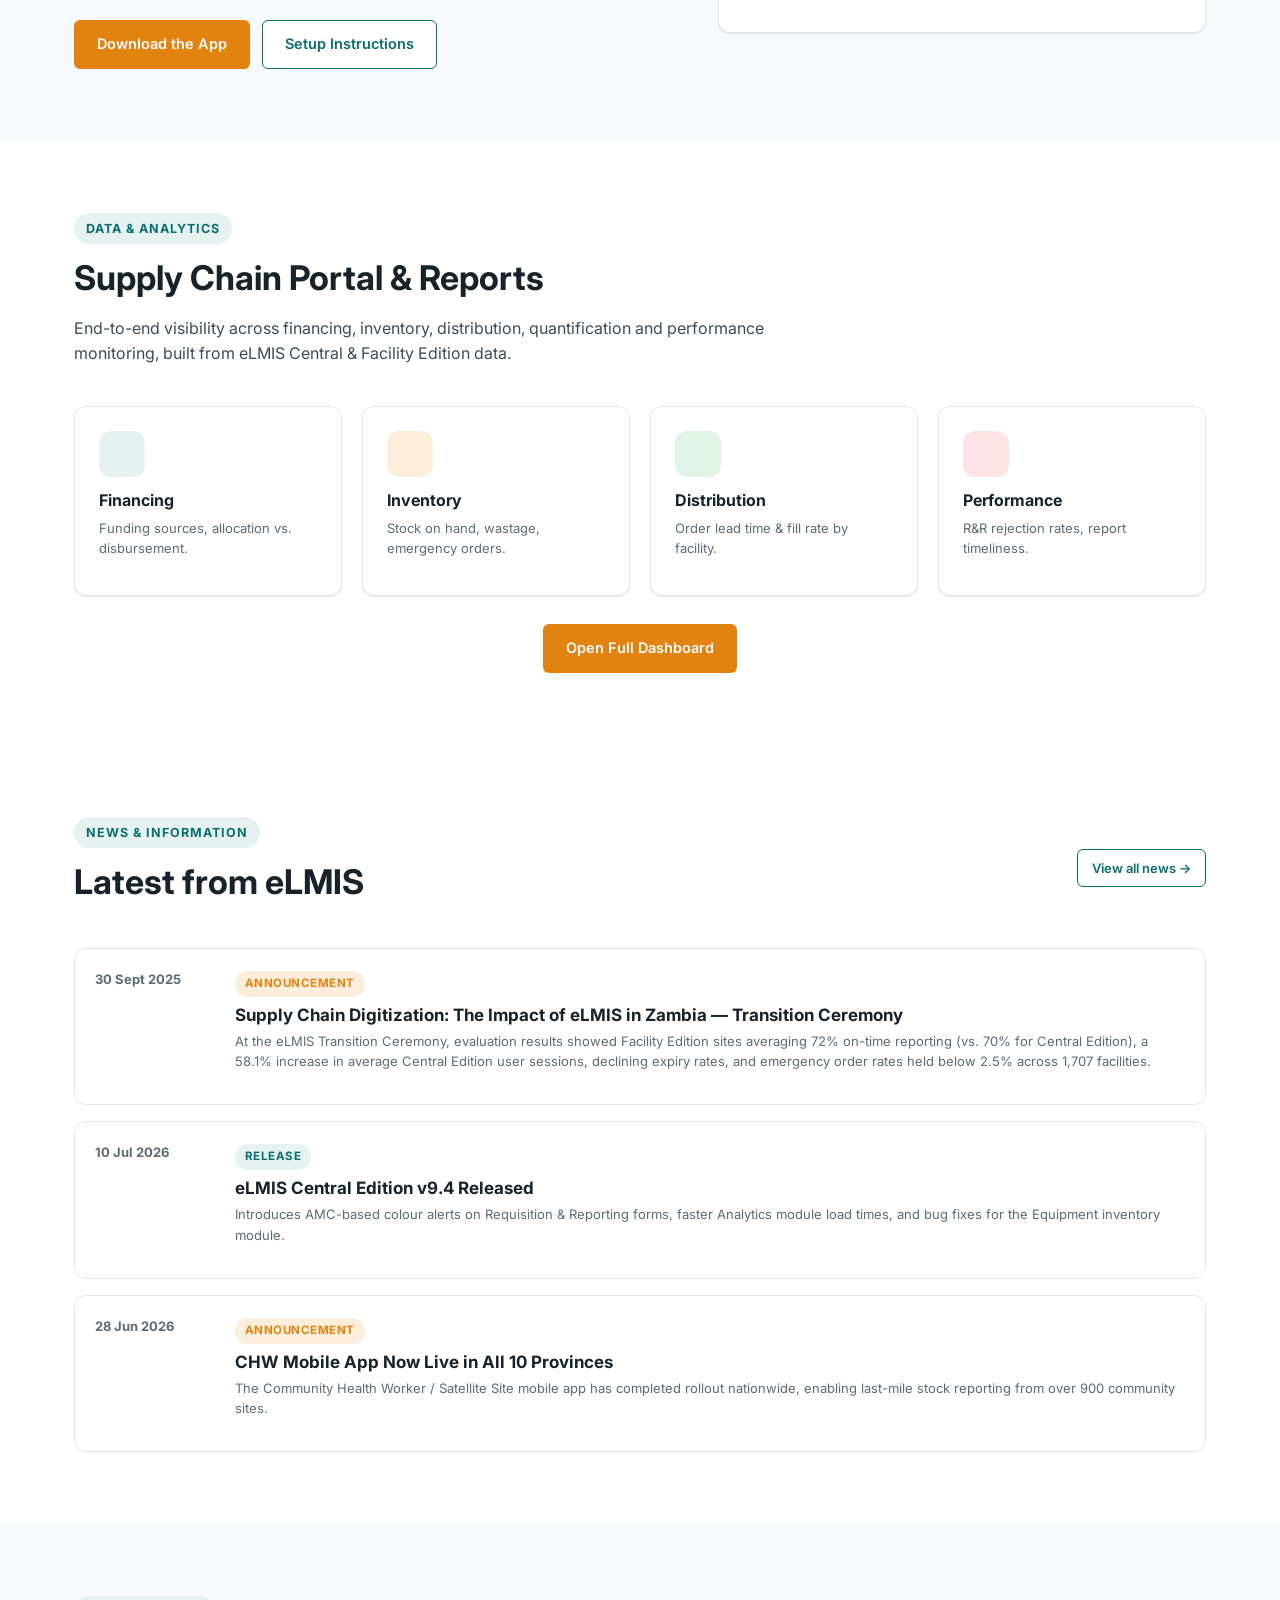
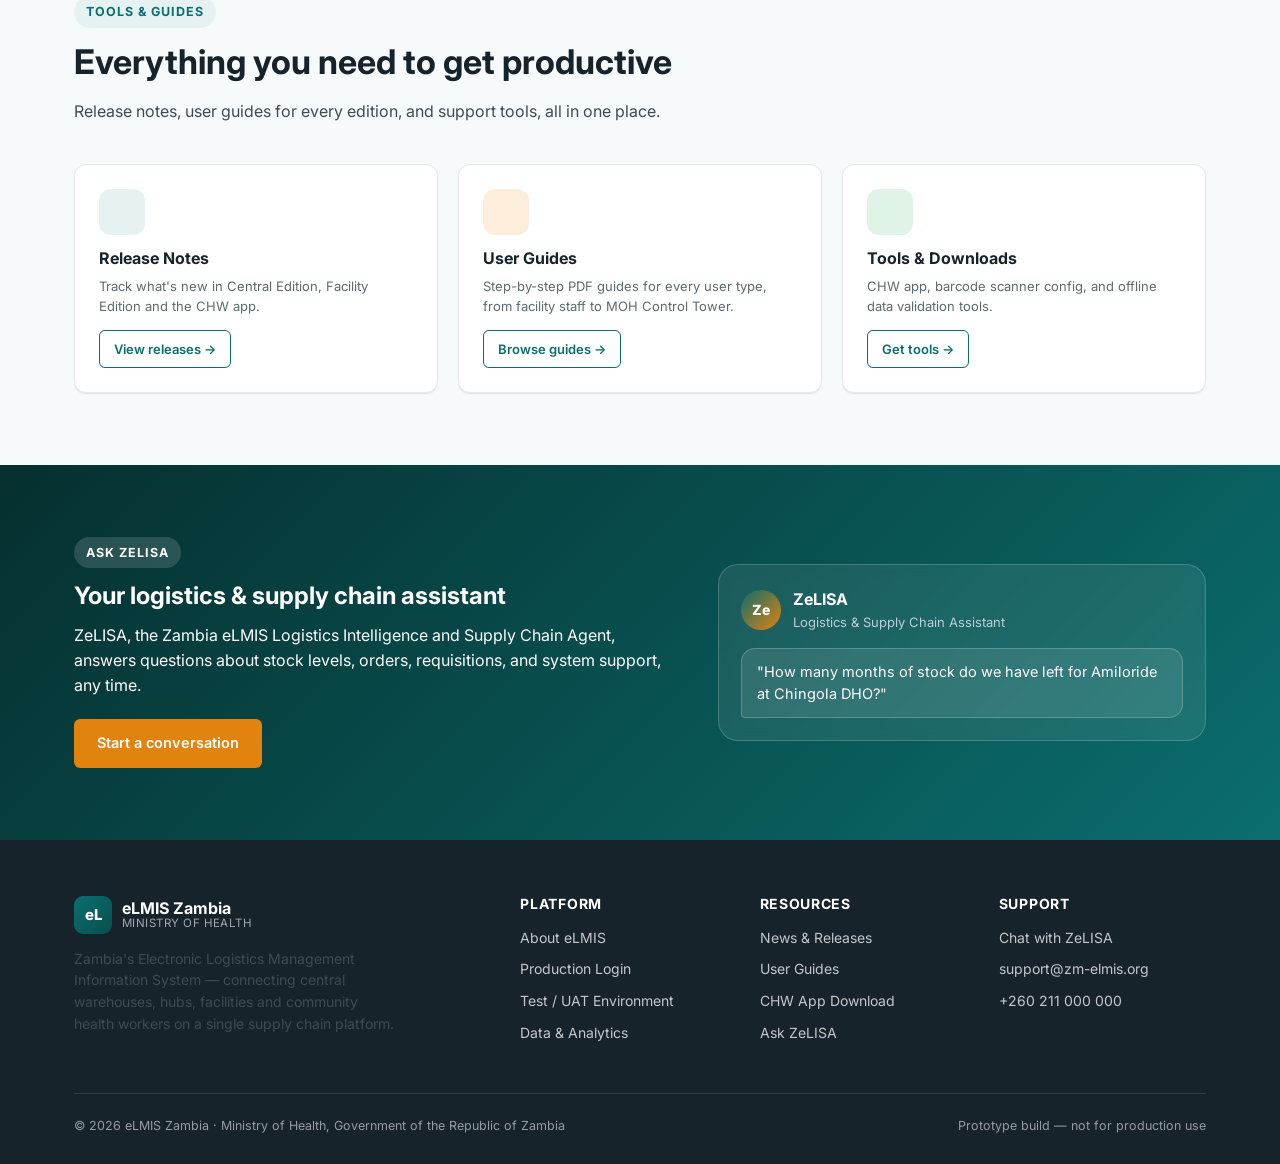
==== commit 28ddd43d: "Add files via upload" ====
--- a/index.html
+++ b/index.html
@@ -3,8 +3,8 @@
 <head>
 <meta charset="UTF-8" />
 <meta name="viewport" content="width=device-width, initial-scale=1.0" />
-<title>eLMIS Zambia — Electronic Logistics Management Information System</title>
-<meta name="description" content="Prototype portal for Zambia's eLMIS — access Central Edition, download the CHW mobile app, explore supply chain analytics, and chat with ZeLISA." />
+<title>eLMIS Zambia, Electronic Logistics Management Information System</title>
+<meta name="description" content="Prototype portal for Zambia's eLMIS. Access Central Edition, download the CHW mobile app, explore supply chain analytics, and chat with ZeLISA." />
 <link rel="preconnect" href="https://fonts.googleapis.com">
 <link href="https://fonts.googleapis.com/css2?family=Inter:wght@400;500;600;700;800&display=swap" rel="stylesheet">
 <link rel="stylesheet" href="assets/css/style.css" />
@@ -31,7 +31,7 @@
     <div class="nav-cta">
       <a href="#environments" class="btn btn-secondary btn-sm">Test Environment</a>
       <a href="https://zm-elmis.org/public/pages/login.html" target="_blank" rel="noopener" class="btn btn-primary btn-sm">Production Login</a>
-      <button class="nav-toggle" aria-label="Menu">☰</button>
+      <button class="nav-toggle" aria-label="Menu" data-icon="menu"></button>
     </div>
   </div>
 </header>
@@ -43,7 +43,7 @@
       <div>
         <span class="eyebrow" style="background:rgba(255,255,255,.14); color:#fff;">Prototype · Not affiliated with MOH production systems</span>
         <h1>One home for Zambia's Logistics Management Information System</h1>
-        <p class="lead">Access Central Edition, track supply chain performance, download the CHW mobile app, and get help from ZeLISA — Zambia's eLMIS logistics &amp; supply chain assistant.</p>
+        <p class="lead">Access Central Edition, track supply chain performance, download the CHW mobile app, and get help from ZeLISA, Zambia's eLMIS logistics &amp; supply chain assistant.</p>
         <div class="hero-actions">
           <a href="analytics.html" class="btn btn-primary">Explore Analytics</a>
           <a href="zelisa.html" class="btn btn-outline-light">Chat with ZeLISA</a>
@@ -55,19 +55,26 @@
         <div class="env-option">
           <div>
             <div class="env-name"><span class="env-dot prod"></span>Production</div>
-            <div class="env-desc">Live operational data — requisitions, orders, reports</div>
+            <div class="env-desc">Live operational data for requisitions, orders and reports</div>
           </div>
           <a href="https://zm-elmis.org/public/pages/login.html" target="_blank" rel="noopener" class="btn btn-primary btn-sm">Login →</a>
         </div>
         <div class="env-option">
           <div>
             <div class="env-name"><span class="env-dot test"></span>Test / UAT</div>
-            <div class="env-desc">Safe sandbox for training &amp; testing — no live data</div>
+            <div class="env-desc">Safe sandbox for training &amp; testing, with no live data</div>
           </div>
           <a href="https://test.zm-elmis.org/public/pages/login.html" target="_blank" rel="noopener" class="btn btn-secondary btn-sm" style="background:transparent; color:#fff; border-color:rgba(255,255,255,.5);">Login →</a>
         </div>
+        <div class="env-option">
+          <div>
+            <div class="env-name"><span class="env-dot update"></span>eLMIS Updater</div>
+            <div class="env-desc">Check which facilities are on the latest Facility Edition release</div>
+          </div>
+          <a href="https://rollout.elmis-fe.com/login" target="_blank" rel="noopener" class="btn btn-secondary btn-sm" style="background:transparent; color:#fff; border-color:rgba(255,255,255,.5);">Login →</a>
+        </div>
         <p class="small" style="color:rgba(255,255,255,.65); margin:14px 0 0; font-size:12px;">
-          Placeholder URL — update to your actual Test/UAT endpoint before go-live.
+          Placeholder URL for Test/UAT. Update to your actual endpoint before go-live.
         </p>
       </div>
     </div>
@@ -88,7 +95,7 @@
       <div>
         <span class="eyebrow">About eLMIS</span>
         <h2>A national, open-source logistics platform</h2>
-        <p>eLMIS is built on OpenLMIS — open source, highly configurable, and API-enabled — running across two editions: <strong>Facility Edition</strong>, live in 1,710 health facilities, and <strong>Central Edition</strong>, providing nationwide oversight. Together they've cut report generation time from 15+ days to under a day.</p>
+        <p>eLMIS is built on OpenLMIS, an open source, highly configurable and API-enabled platform, running across two editions: <strong>Facility Edition</strong>, live in 1,710 health facilities, and <strong>Central Edition</strong>, providing nationwide oversight. Together they've cut report generation time from 15+ days to under a day.</p>
         <div class="hero-actions">
           <a href="about.html" class="btn btn-primary">Read the full story</a>
         </div>
@@ -112,12 +119,12 @@
       <div>
         <span class="eyebrow">Mobile App</span>
         <h2>Community Health Worker &amp; Satellite Site App</h2>
-        <p>Report stock counts and consumption from the last mile — even offline. Built for Community Health Workers and satellite sites without reliable connectivity, with automatic sync once back online.</p>
+        <p>Report stock counts and consumption from the last mile, even offline. Built for Community Health Workers and satellite sites without reliable connectivity, with automatic sync once back online.</p>
         <div class="card-grid cols-2" style="margin:20px 0;">
-          <div class="flex items-center gap-12"><div class="icon-badge green" style="margin:0;">✓</div><span class="small">Offline-first stock counts</span></div>
-          <div class="flex items-center gap-12"><div class="icon-badge green" style="margin:0;">✓</div><span class="small">Barcode scanning support</span></div>
-          <div class="flex items-center gap-12"><div class="icon-badge green" style="margin:0;">✓</div><span class="small">Low-bandwidth sync mode</span></div>
-          <div class="flex items-center gap-12"><div class="icon-badge green" style="margin:0;">✓</div><span class="small">Works on Android 8+</span></div>
+          <div class="flex items-center gap-12"><div class="icon-badge green" style="margin:0; width:28px; height:28px;" data-icon="check"></div><span class="small">Offline-first stock counts</span></div>
+          <div class="flex items-center gap-12"><div class="icon-badge green" style="margin:0; width:28px; height:28px;" data-icon="check"></div><span class="small">Barcode scanning support</span></div>
+          <div class="flex items-center gap-12"><div class="icon-badge green" style="margin:0; width:28px; height:28px;" data-icon="check"></div><span class="small">Low-bandwidth sync mode</span></div>
+          <div class="flex items-center gap-12"><div class="icon-badge green" style="margin:0; width:28px; height:28px;" data-icon="check"></div><span class="small">Works on Android 8+</span></div>
         </div>
         <div class="hero-actions">
           <a href="tools-guides.html#chw-app" class="btn btn-primary">Download the App</a>
@@ -128,7 +135,7 @@
         <div style="font-size:13px; color:var(--gray-600); text-transform:uppercase; letter-spacing:.05em; margin-bottom:10px;">Current Version</div>
         <div style="font-size:32px; font-weight:800; color:var(--teal-dark);">v3.1</div>
         <p class="small" style="margin:10px 0 22px;">Android · 38 MB · Released 1 Apr 2026</p>
-        <a href="tools-guides.html#chw-app" class="btn btn-primary btn-block">⬇ Download APK</a>
+        <a href="tools-guides.html#chw-app" class="btn btn-primary btn-block"><span data-icon="download" style="display:inline-flex; vertical-align:middle;"></span> Download APK</a>
       </div>
     </div>
   </div>
@@ -140,26 +147,26 @@
     <div class="section-head">
       <span class="eyebrow">Data &amp; Analytics</span>
       <h2>Supply Chain Portal &amp; Reports</h2>
-      <p>End-to-end visibility across financing, inventory, distribution, quantification and performance monitoring — built from eLMIS Central &amp; Facility Edition data.</p>
+      <p>End-to-end visibility across financing, inventory, distribution, quantification and performance monitoring, built from eLMIS Central &amp; Facility Edition data.</p>
     </div>
     <div class="card-grid cols-4">
       <div class="card">
-        <div class="icon-badge teal">💰</div>
+        <div class="icon-badge teal" data-icon="cash"></div>
         <h3 style="font-size:16px;">Financing</h3>
         <p class="small">Funding sources, allocation vs. disbursement.</p>
       </div>
       <div class="card">
-        <div class="icon-badge orange">📦</div>
+        <div class="icon-badge orange" data-icon="box"></div>
         <h3 style="font-size:16px;">Inventory</h3>
         <p class="small">Stock on hand, wastage, emergency orders.</p>
       </div>
       <div class="card">
-        <div class="icon-badge green">🚚</div>
+        <div class="icon-badge green" data-icon="truck"></div>
         <h3 style="font-size:16px;">Distribution</h3>
         <p class="small">Order lead time &amp; fill rate by facility.</p>
       </div>
       <div class="card">
-        <div class="icon-badge red">📈</div>
+        <div class="icon-badge red" data-icon="trendUp"></div>
         <h3 style="font-size:16px;">Performance</h3>
         <p class="small">R&amp;R rejection rates, report timeliness.</p>
       </div>
@@ -190,23 +197,23 @@
     <div class="section-head">
       <span class="eyebrow">Tools &amp; Guides</span>
       <h2>Everything you need to get productive</h2>
-      <p>Release notes, user guides for every edition, and support tools — all in one place.</p>
+      <p>Release notes, user guides for every edition, and support tools, all in one place.</p>
     </div>
     <div class="card-grid cols-3">
       <div class="card">
-        <div class="icon-badge teal">📋</div>
+        <div class="icon-badge teal" data-icon="clipboard"></div>
         <h3 style="font-size:16px;">Release Notes</h3>
         <p class="small">Track what's new in Central Edition, Facility Edition and the CHW app.</p>
         <a href="tools-guides.html#release-notes" class="btn btn-secondary btn-sm">View releases →</a>
       </div>
       <div class="card">
-        <div class="icon-badge orange">📘</div>
+        <div class="icon-badge orange" data-icon="book"></div>
         <h3 style="font-size:16px;">User Guides</h3>
         <p class="small">Step-by-step PDF guides for every user type, from facility staff to MOH Control Tower.</p>
         <a href="tools-guides.html#user-guides" class="btn btn-secondary btn-sm">Browse guides →</a>
       </div>
       <div class="card">
-        <div class="icon-badge green">🛠</div>
+        <div class="icon-badge green" data-icon="wrench"></div>
         <h3 style="font-size:16px;">Tools &amp; Downloads</h3>
         <p class="small">CHW app, barcode scanner config, and offline data validation tools.</p>
         <a href="tools-guides.html#tools" class="btn btn-secondary btn-sm">Get tools →</a>
@@ -222,7 +229,7 @@
       <div>
         <span class="eyebrow" style="background:rgba(255,255,255,.14); color:#fff;">Ask ZeLISA</span>
         <h2>Your logistics &amp; supply chain assistant</h2>
-        <p>ZeLISA — the Zambia eLMIS Logistics Intelligence and Supply Chain Agent — answers questions about stock levels, orders, requisitions, and system support, any time.</p>
+        <p>ZeLISA, the Zambia eLMIS Logistics Intelligence and Supply Chain Agent, answers questions about stock levels, orders, requisitions, and system support, any time.</p>
         <div class="hero-actions">
           <a href="zelisa.html" class="btn btn-primary">Start a conversation</a>
         </div>
